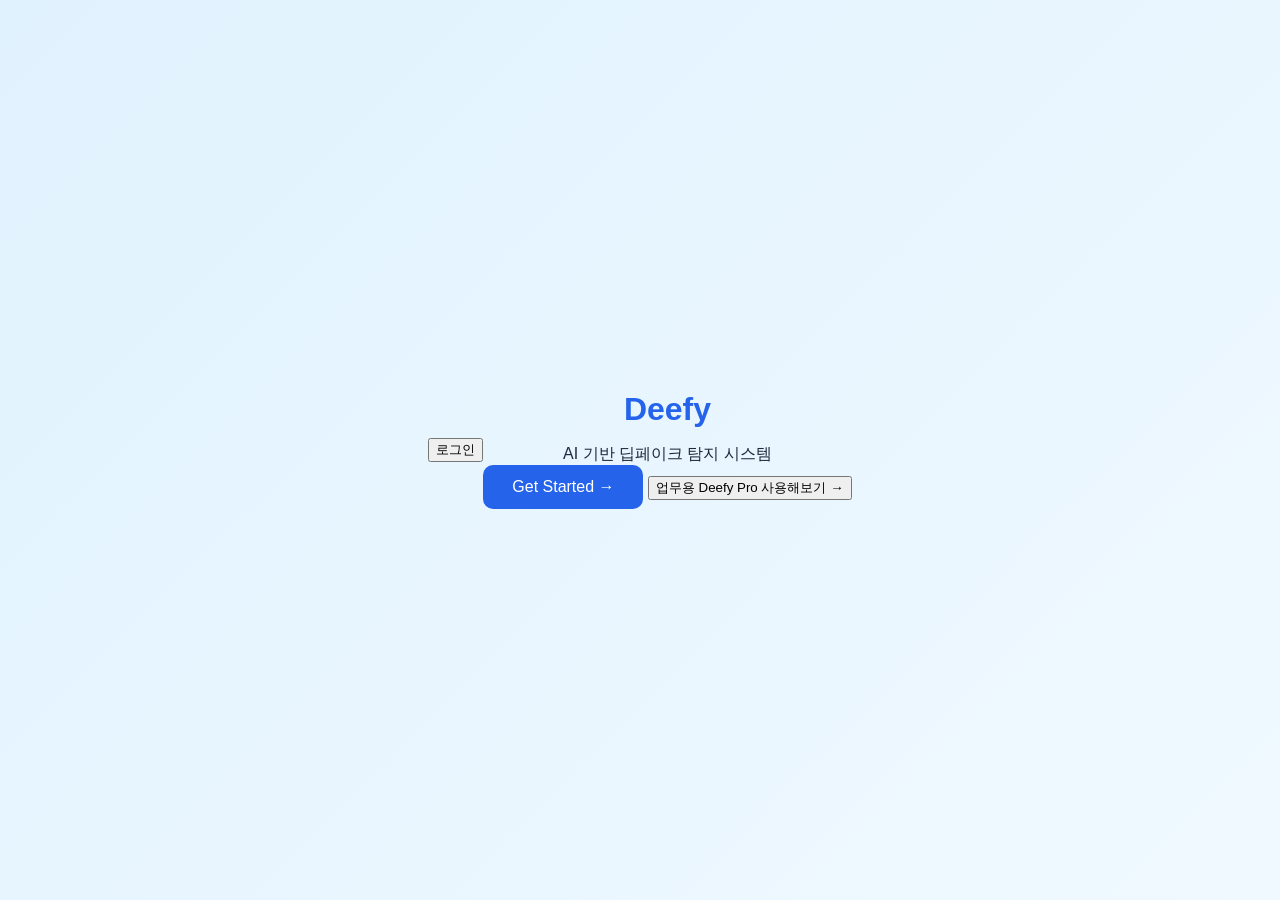
==== index.html @ 00f0eb44 "Update index.html" ====
<!DOCTYPE html>
<html lang="ko">
<head>
  <meta charset="UTF-8" />
  <meta name="viewport" content="width=device-width, initial-scale=1.0" />
  <title>Deefy — 딥페이크 탐지</title>
  <link rel="stylesheet" href="style.css" />
  <script defer src="script.js"></script>
</head>
  <div class="nav">
    <button onclick="alert('로그인 기능은 아직 준비 중입니다.')">로그인</button>
  </div>
<body class="intro">
  <div class="intro-container">
    <div class="logo-box">
      <div class="logo">Deefy</div>
      <div class="tagline typing">AI 기반 딥페이크 탐지 시스템</div>
    </div>
    <button class="start-btn" id="startBtn">Get Started →</button>
    <button class="btn-sub" onclick="alert('Pro 버전은 추후 공개 예정입니다.')">
        업무용 Deefy Pro 사용해보기 →
      </button>
  </div>
</body>
</html>
---- style.css ----
body {
  margin: 0;
  font-family: "Pretendard", "Noto Sans KR", sans-serif;
  background-color: #f8fafc;
  color: #1e293b;
}

/* --- 인트로 --- */
.intro {
  display: flex;
  justify-content: center;
  align-items: center;
  height: 100vh;
  background: linear-gradient(135deg, #e0f2fe, #f0f9ff);
}

.intro-container {
  text-align: center;
  animation: fadeIn 1s ease;
}

.logo {
  font-size: 2rem;
  font-weight: 700;
  color: #2563eb;
  margin-bottom: 1rem;
}

.start-btn {
  background-color: #2563eb;
  color: white;
  border: none;
  border-radius: 10px;
  padding: 0.8rem 1.8rem;
  font-size: 1rem;
  cursor: pointer;
  transition: 0.3s;
}

.start-btn:hover {
  background-color: #1e40af;
  transform: scale(1.05);
}

@keyframes fadeIn {
  from { opacity: 0; transform: translateY(10px); }
  to { opacity: 1; transform: translateY(0); }
}

/* --- 분석 페이지 --- */
.analyze header {
  text-align: center;
  padding: 2rem 0;
}

.analyze-box {
  display: flex;
  justify-content: center;
  align-items: flex-start;
  gap: 2rem;
  padding: 2rem;
  flex-wrap: wrap;
}

.upload-box, .result-box {
  background: white;
  border-radius: 12px;
  box-shadow: 0 2px 6px rgba(0,0,0,0.1);
  padding: 2rem;
  width: 400px;
  min-height: 250px;
}

.upload-box {
  display: flex;
  flex-direction: column;
  align-items: center;
}

.preview {
  margin-top: 1rem;
  width: 100%;
  height: 120px;
  background-color: black;
  color: white;
  display: flex;
  justify-content: center;
  align-items: center;
}

.btn-primary {
  margin-top: 1rem;
  background-color: #2563eb;
  color: white;
  border: none;
  border-radius: 8px;
  padding: 0.6rem 1.2rem;
  cursor: pointer;
  transition: 0.3s;
}

.btn-primary:hover {
  background-color: #1e40af;
}

footer {
  text-align: center;
  font-size: 0.9rem;
  color: #64748b;
  margin: 2rem 0;
}
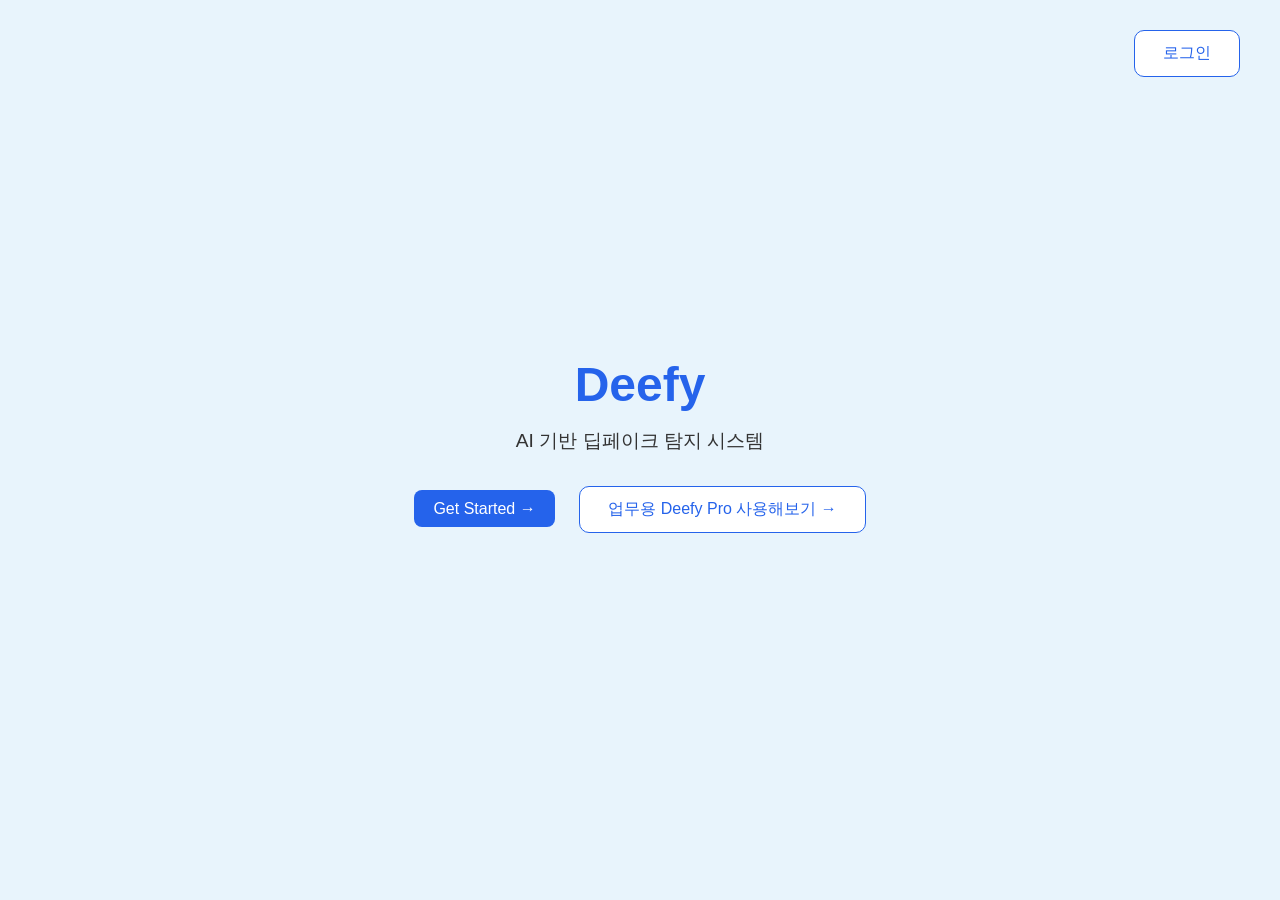
==== commit c22da54a: "Update index.html" ====
--- a/index.html
+++ b/index.html
@@ -6,20 +6,92 @@
   <title>Deefy — 딥페이크 탐지</title>
   <link rel="stylesheet" href="style.css" />
   <script defer src="script.js"></script>
+
+  <style>
+    body {
+      margin: 0;
+      background-color: #e8f4fc;
+      font-family: 'Noto Sans KR', sans-serif;
+      display: flex;
+      justify-content: center;
+      align-items: center;
+      height: 100vh;
+      flex-direction: column;
+    }
+
+    .nav {
+      position: absolute;
+      top: 20px;
+      right: 30px;
+    }
+
+    .logo-box {
+      text-align: center;
+      margin-bottom: 20px;
+    }
+
+    .logo {
+      font-size: 3rem;
+      font-weight: 700;
+      color: #2563eb;
+    }
+
+    .tagline {
+      font-size: 1.2rem;
+      color: #333;
+      margin-top: 10px;
+    }
+
+    button {
+      border: none;
+      border-radius: 10px;
+      padding: 12px 28px;
+      font-size: 1rem;
+      cursor: pointer;
+      transition: all 0.3s ease;
+      margin: 10px;
+    }
+
+    .btn-primary {
+      background-color: #2563eb;
+      color: white;
+    }
+
+    .btn-primary:hover {
+      background-color: #1e4ed8;
+    }
+
+    .btn-sub {
+      background-color: white;
+      border: 1.5px solid #2563eb;
+      color: #2563eb;
+    }
+
+    .btn-sub:hover {
+      background-color: #eff6ff;
+    }
+  </style>
 </head>
+<body>
   <div class="nav">
-    <button onclick="alert('로그인 기능은 아직 준비 중입니다.')">로그인</button>
+    <button class="btn-sub" onclick="alert('로그인 기능은 아직 준비 중입니다.')">로그인</button>
   </div>
-<body class="intro">
+
   <div class="intro-container">
     <div class="logo-box">
       <div class="logo">Deefy</div>
-      <div class="tagline typing">AI 기반 딥페이크 탐지 시스템</div>
+      <div class="tagline">AI 기반 딥페이크 탐지 시스템</div>
     </div>
-    <button class="start-btn" id="startBtn">Get Started →</button>
+    <button class="btn-primary" id="startBtn">Get Started →</button>
     <button class="btn-sub" onclick="alert('Pro 버전은 추후 공개 예정입니다.')">
-        업무용 Deefy Pro 사용해보기 →
-      </button>
+      업무용 Deefy Pro 사용해보기 →
+    </button>
   </div>
+
+  <script>
+    document.getElementById("startBtn").addEventListener("click", function() {
+      window.location.href = "analyze.html";
+    });
+  </script>
 </body>
 </html>
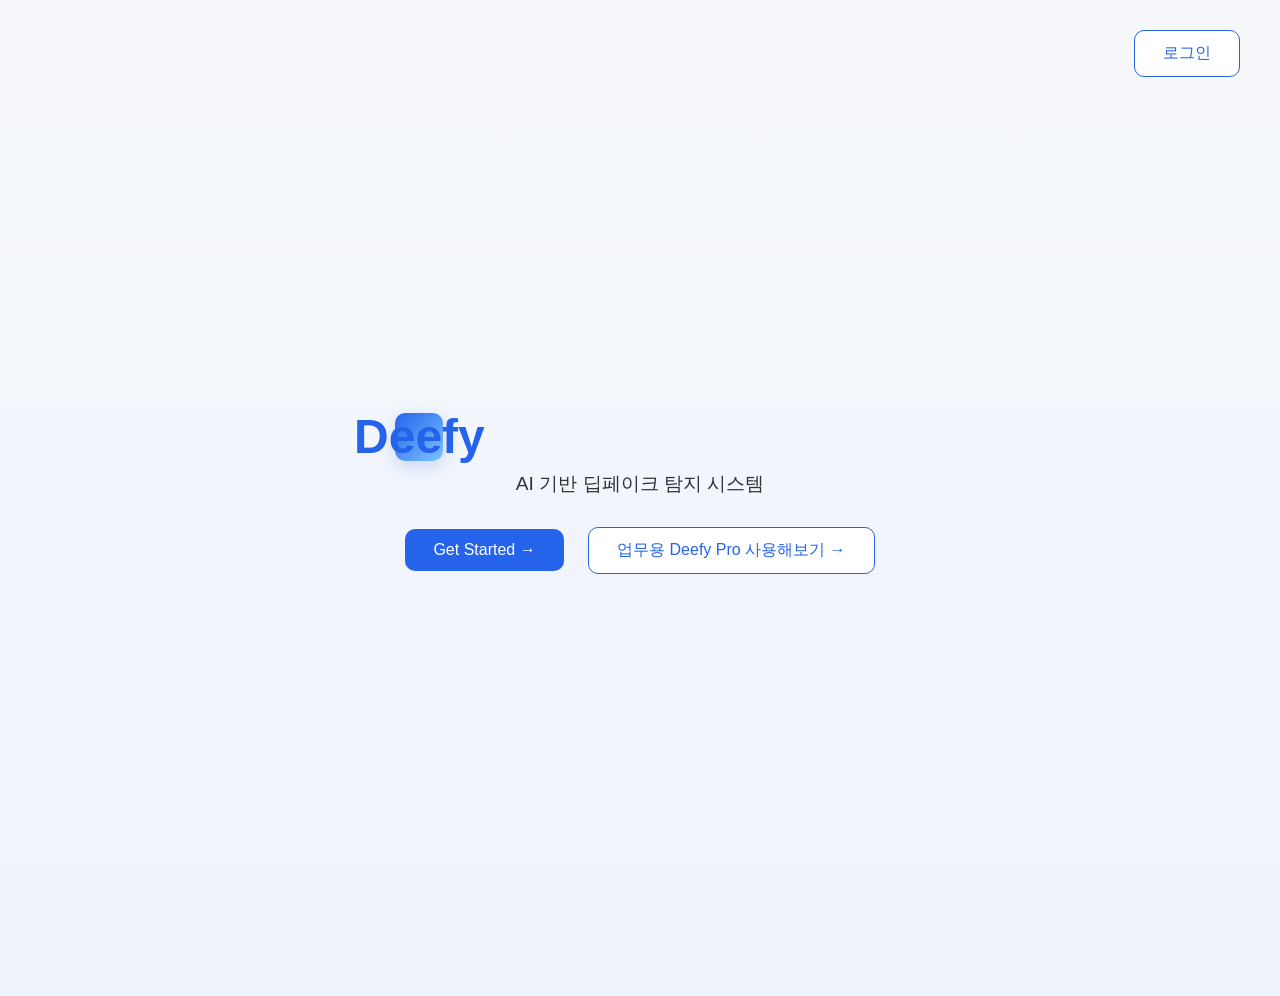
==== commit 292f65cc: "Update index.html" ====
--- a/index.html
+++ b/index.html
@@ -3,7 +3,7 @@
 <head>
   <meta charset="UTF-8" />
   <meta name="viewport" content="width=device-width, initial-scale=1.0" />
-  <title>Deefy — 딥페이크 탐지</title>
+  <title> Deefy — 딥페이크 탐지</title>
   <link rel="stylesheet" href="style.css" />
   <script defer src="script.js"></script>
 
--- a/style.css
+++ b/style.css
@@ -1,111 +1,211 @@
+:root {
+  --bg: #f6f8fb;
+  --card: #ffffff;
+  --accent: #2563eb;
+  --danger: #ef4444;
+  --muted: #6b7280;
+}
+
 body {
   margin: 0;
   font-family: "Pretendard", "Noto Sans KR", sans-serif;
-  background-color: #f8fafc;
-  color: #1e293b;
-}
-
-/* --- 인트로 --- */
-.intro {
+  background: linear-gradient(180deg, #f6f8fb 0%, #eef3fb 100%);
   display: flex;
   justify-content: center;
-  align-items: center;
-  height: 100vh;
-  background: linear-gradient(135deg, #e0f2fe, #f0f9ff);
-}
-
-.intro-container {
+  padding: 48px 20px;
+  color: #0f172a;
+}
+
+.wrap {
+  width: 100%;
+  max-width: 980px;
+}
+
+header {
+  display: flex;
+  align-items: center;
+  justify-content: space-between;
+  margin-bottom: 28px;
+}
+
+.brand {
+  display: flex;
+  align-items: center;
+  gap: 12px;
+}
+
+.logo {
+  width: 48px;
+  height: 48px;
+  border-radius: 10px;
+  background: linear-gradient(135deg, var(--accent), #7cc3ff);
+  display: flex;
+  align-items: center;
+  justify-content: center;
+  color: white;
+  font-weight: 700;
+  font-size: 18px;
+  box-shadow: 0 6px 18px rgba(37, 99, 235, 0.2);
+}
+
+h1 {
+  font-size: 20px;
+  margin: 0;
+}
+
+p.lead {
+  margin: 0;
+  color: var(--muted);
+  font-size: 13px;
+}
+
+.grid {
+  display: grid;
+  grid-template-columns: 1fr 360px;
+  gap: 22px;
+}
+
+.card {
+  background: var(--card);
+  border-radius: 14px;
+  padding: 18px;
+  box-shadow: 0 6px 20px rgba(15, 23, 42, 0.06);
+}
+
+/* 업로드 박스 */
+.uploader {
+  border: 2px dashed rgba(15, 23, 42, 0.06);
+  border-radius: 10px;
+  padding: 16px;
   text-align: center;
-  animation: fadeIn 1s ease;
-}
-
-.logo {
-  font-size: 2rem;
+  background: linear-gradient(180deg, rgba(255, 255, 255, 0.6), transparent);
+}
+
+.uploader.dragover {
+  border-color: var(--accent);
+  box-shadow: 0 10px 30px rgba(11, 118, 239, 0.08);
+}
+
+.uploader input {
+  display: none;
+}
+
+.btn {
+  display: inline-block;
+  padding: 10px 14px;
+  border-radius: 10px;
+  background: var(--accent);
+  color: white;
+  font-weight: 600;
+  cursor: pointer;
+  border: none;
+  transition: 0.25s;
+}
+
+.btn:hover {
+  background: #1e40af;
+  transform: translateY(-1px);
+}
+
+.muted {
+  color: var(--muted);
+  font-size: 13px;
+  margin-top: 6px;
+}
+
+/* 변경 후 (연한 회색) */
+/* preview 영역 스타일 — index.html의 id="preview" 요소에 적용됩니다 */
+#preview {
+  width: 100%;
+  max-height: 420px;
+  border-radius: 10px;
+  overflow: hidden;
+  background: #e9ecef; /* 연한 회색 배경 */
+  display: flex;
+  align-items: center;
+  justify-content: center;
+  color: #6c757d; /* 미리보기 안내 텍스트 색상 */
+}
+
+/* 비디오 / 이미지에 대한 안전한 최대 크기 설정 */
+#preview video,
+#preview img {
+  max-width: 100%;
+  max-height: 100%;
+  object-fit: contain;
+  display: block;
+}
+
+/* 버튼 및 상태 */
+.controls {
+  display: flex;
+  gap: 8px;
+  margin-top: 12px;
+  align-items: center;
+}
+
+.ghost {
+  background: #f3f4f6;
+  padding: 8px 12px;
+  border-radius: 8px;
+  color: var(--muted);
+  font-size: 13px;
+}
+
+.note {
+  color: var(--muted);
+  display: block;
+  margin-top: 10px;
+  font-size: 13px;
+}
+
+/* 결과 표시 */
+.result-score {
+  font-size: 34px;
   font-weight: 700;
-  color: #2563eb;
-  margin-bottom: 1rem;
-}
-
-.start-btn {
-  background-color: #2563eb;
+  margin: 8px 0;
+}
+
+.result-label {
+  font-weight: 700;
+  padding: 6px 10px;
+  border-radius: 999px;
+  font-size: 13px;
   color: white;
-  border: none;
-  border-radius: 10px;
-  padding: 0.8rem 1.8rem;
-  font-size: 1rem;
-  cursor: pointer;
-  transition: 0.3s;
-}
-
-.start-btn:hover {
-  background-color: #1e40af;
-  transform: scale(1.05);
-}
-
-@keyframes fadeIn {
-  from { opacity: 0; transform: translateY(10px); }
-  to { opacity: 1; transform: translateY(0); }
-}
-
-/* --- 분석 페이지 --- */
-.analyze header {
-  text-align: center;
-  padding: 2rem 0;
-}
-
-.analyze-box {
-  display: flex;
-  justify-content: center;
-  align-items: flex-start;
-  gap: 2rem;
-  padding: 2rem;
-  flex-wrap: wrap;
-}
-
-.upload-box, .result-box {
-  background: white;
-  border-radius: 12px;
-  box-shadow: 0 2px 6px rgba(0,0,0,0.1);
-  padding: 2rem;
-  width: 400px;
-  min-height: 250px;
-}
-
-.upload-box {
-  display: flex;
-  flex-direction: column;
-  align-items: center;
-}
-
-.preview {
-  margin-top: 1rem;
-  width: 100%;
-  height: 120px;
-  background-color: black;
-  color: white;
-  display: flex;
-  justify-content: center;
-  align-items: center;
-}
-
-.btn-primary {
-  margin-top: 1rem;
-  background-color: #2563eb;
-  color: white;
-  border: none;
-  border-radius: 8px;
-  padding: 0.6rem 1.2rem;
-  cursor: pointer;
-  transition: 0.3s;
-}
-
-.btn-primary:hover {
-  background-color: #1e40af;
+  display: inline-block;
+}
+
+.label-fake {
+  background: var(--danger);
+}
+
+.label-real {
+  background: #10b981;
+}
+
+.bar {
+  height: 12px;
+  border-radius: 999px;
+  background: #e6eefc;
+  margin-top: 10px;
+  overflow: hidden;
+}
+
+.bar > .fill {
+  height: 100%;
+  background: linear-gradient(90deg, var(--accent), #7cc3ff);
+  width: 0%;
+  transition: width 550ms ease;
 }
 
 footer {
-  text-align: center;
-  font-size: 0.9rem;
-  color: #64748b;
-  margin: 2rem 0;
-}
+  margin-top: 18px;
+  font-size: 13px;
+  color: var(--muted);
+}
+
+@media (max-width: 880px) {
+  .grid {
+    grid-template-columns: 1fr;
+  }
+}
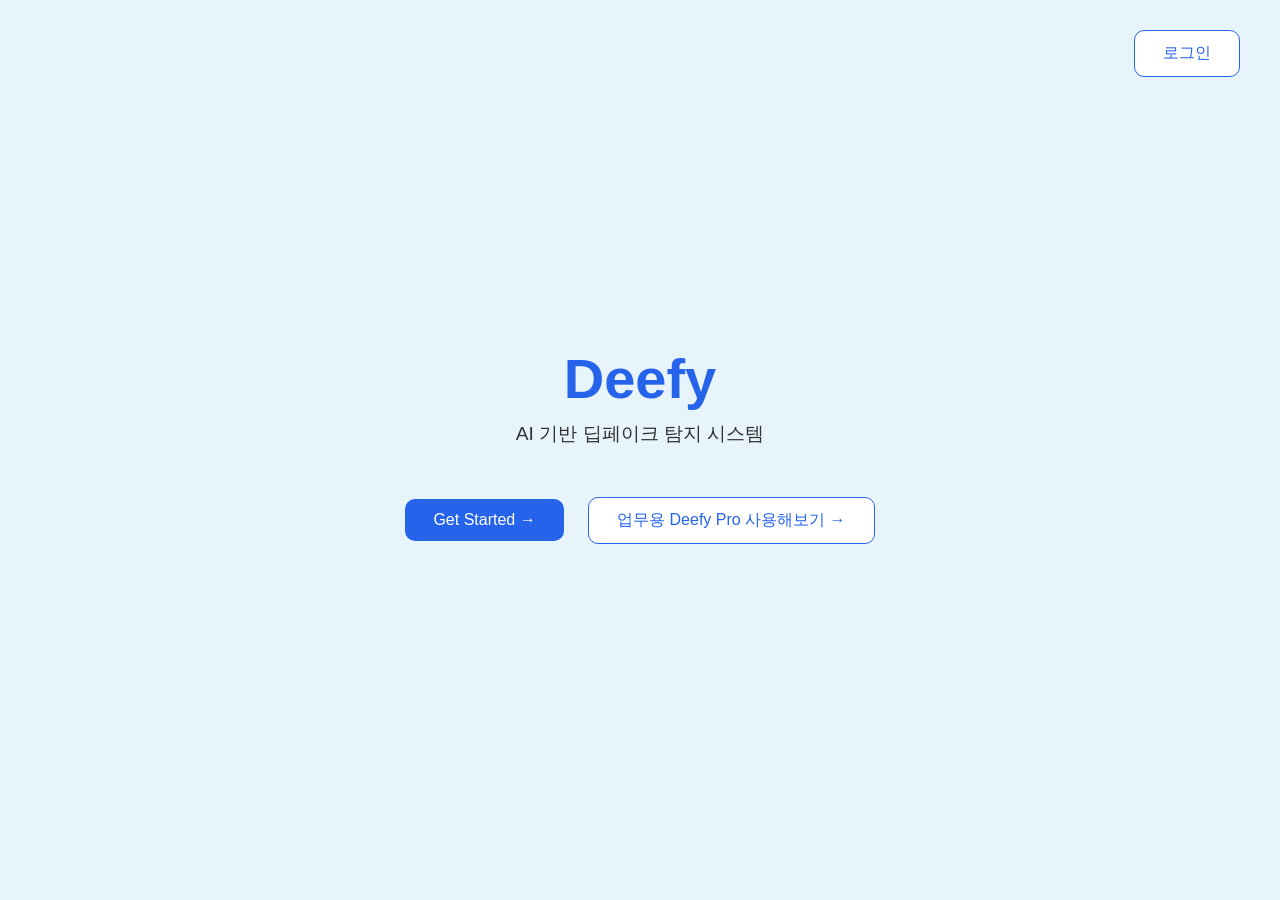
==== commit c7199839: "Update index.html" ====
--- a/index.html
+++ b/index.html
@@ -3,20 +3,19 @@
 <head>
   <meta charset="UTF-8" />
   <meta name="viewport" content="width=device-width, initial-scale=1.0" />
-  <title> Deefy — 딥페이크 탐지</title>
-  <link rel="stylesheet" href="style.css" />
-  <script defer src="script.js"></script>
+  <title>Deefy — 딥페이크 탐지</title>
 
   <style>
     body {
       margin: 0;
       background-color: #e8f4fc;
       font-family: 'Noto Sans KR', sans-serif;
+      height: 100vh;
       display: flex;
+      flex-direction: column;
+      align-items: center;
       justify-content: center;
-      align-items: center;
-      height: 100vh;
-      flex-direction: column;
+      position: relative;
     }
 
     .nav {
@@ -25,21 +24,21 @@
       right: 30px;
     }
 
-    .logo-box {
+    .intro-container {
       text-align: center;
-      margin-bottom: 20px;
     }
 
     .logo {
-      font-size: 3rem;
+      font-size: 3.5rem;
       font-weight: 700;
       color: #2563eb;
+      margin-bottom: 10px;
     }
 
     .tagline {
       font-size: 1.2rem;
       color: #333;
-      margin-top: 10px;
+      margin-bottom: 40px;
     }
 
     button {
@@ -78,10 +77,8 @@
   </div>
 
   <div class="intro-container">
-    <div class="logo-box">
-      <div class="logo">Deefy</div>
-      <div class="tagline">AI 기반 딥페이크 탐지 시스템</div>
-    </div>
+    <div class="logo">Deefy</div>
+    <div class="tagline">AI 기반 딥페이크 탐지 시스템</div>
     <button class="btn-primary" id="startBtn">Get Started →</button>
     <button class="btn-sub" onclick="alert('Pro 버전은 추후 공개 예정입니다.')">
       업무용 Deefy Pro 사용해보기 →
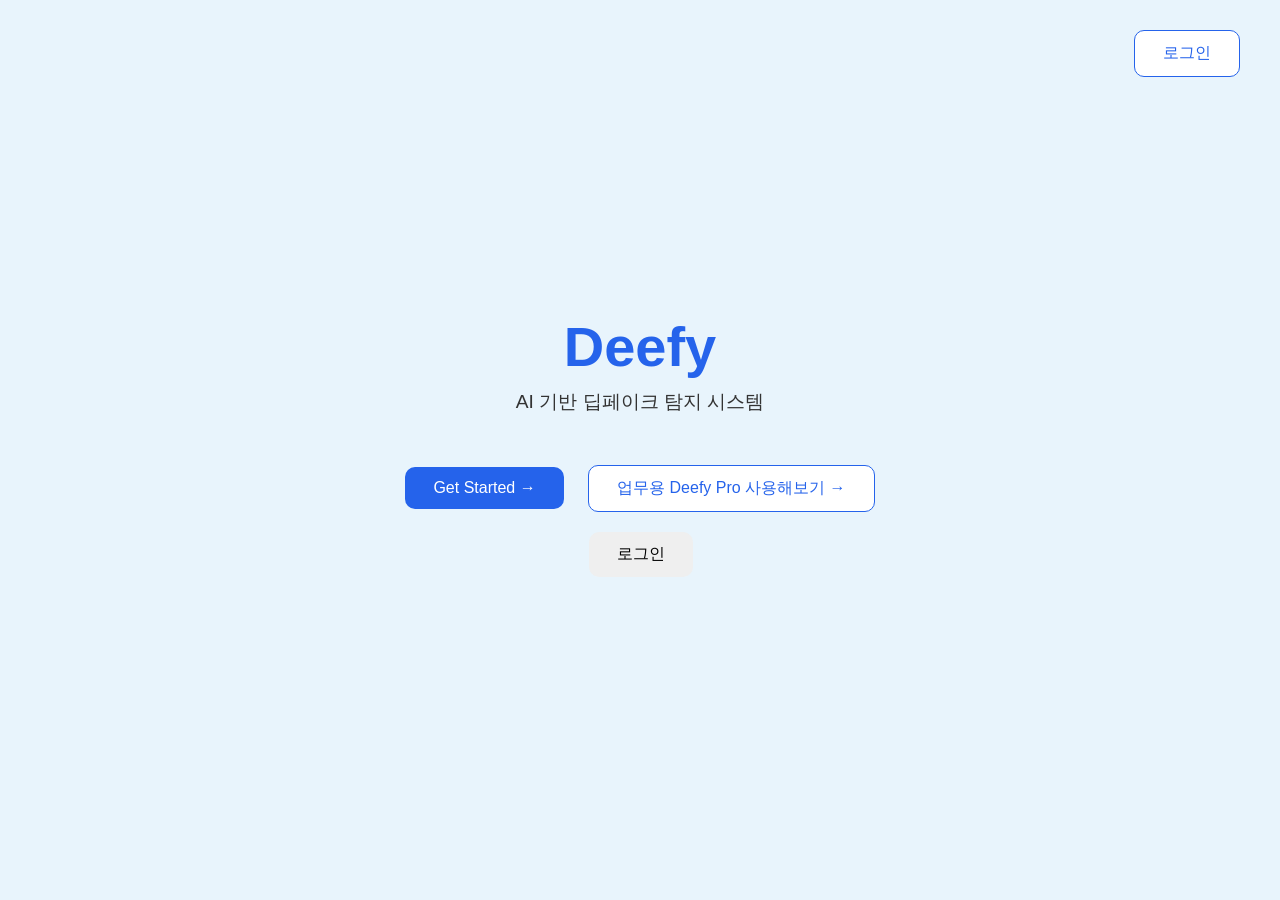
==== commit 1554797a: "Update index.html" ====
--- a/index.html
+++ b/index.html
@@ -90,5 +90,80 @@
       window.location.href = "analyze.html";
     });
   </script>
+  <!-- LOGIN BUTTON (페이지 상단 등 원하는 위치에 넣기) -->
+<button id="loginBtn" class="btn" style="margin-left:12px;">로그인</button>
+
+<!-- LOGIN MODAL (body 끝에 추가) -->
+<div id="loginModal" style="display:none;position:fixed;inset:0;background:rgba(0,0,0,0.45);align-items:center;justify-content:center;z-index:9999;">
+  <div style="width:360px;background:#fff;padding:20px;border-radius:12px;box-shadow:0 8px 30px rgba(0,0,0,0.2);">
+    <h3 style="margin:0 0 8px 0;">로그인</h3>
+    <div style="margin-bottom:10px;">
+      <input id="loginId" placeholder="아이디" style="width:100%;padding:10px;border:1px solid #e6e9ef;border-radius:8px;" />
+    </div>
+    <div style="margin-bottom:14px;">
+      <input id="loginPw" placeholder="비밀번호" type="password" style="width:100%;padding:10px;border:1px solid #e6e9ef;border-radius:8px;" />
+    </div>
+    <div style="display:flex;gap:8px;justify-content:flex-end;">
+      <button id="loginCancel" class="btn" style="background:#eee;color:#222;border:none;">취소</button>
+      <button id="loginSubmit" class="btn">로그인</button>
+    </div>
+    <p style="font-size:12px;color:#6b7280;margin-top:10px;">(데모) 아이디: <code>user</code>, 비밀번호: <code>pass</code></p>
+  </div>
+</div>
+
+<script>
+  // ---- 모의 로그인 (클라이언트에서 처리) ----
+  const loginBtn = document.getElementById('loginBtn');
+  const loginModal = document.getElementById('loginModal');
+  const loginCancel = document.getElementById('loginCancel');
+  const loginSubmit = document.getElementById('loginSubmit');
+
+  loginBtn.addEventListener('click', ()=> loginModal.style.display = 'flex');
+  loginCancel.addEventListener('click', ()=> loginModal.style.display = 'none');
+
+  // 로그인 성공시 토큰 저장 & UI 변경
+  function onLoginSuccess(token, username){
+    // 예: 로컬스토리지에 JWT 저장
+    localStorage.setItem('fd_token', token);
+    localStorage.setItem('fd_user', username);
+    loginModal.style.display = 'none';
+    // 로그인 상태 반영 (예: 버튼 텍스트 변경)
+    loginBtn.textContent = username + ' 님 (로그아웃)';
+    loginBtn.onclick = logout;
+    alert('로그인 성공 (데모): ' + username);
+  }
+
+  function logout(){
+    localStorage.removeItem('fd_token');
+    localStorage.removeItem('fd_user');
+    loginBtn.textContent = '로그인';
+    loginBtn.onclick = ()=> loginModal.style.display = 'flex';
+    location.reload();
+  }
+
+  // 초기 상태 반영
+  const existingUser = localStorage.getItem('fd_user');
+  if (existingUser){
+    loginBtn.textContent = existingUser + ' 님 (로그아웃)';
+    loginBtn.onclick = logout;
+  } else {
+    loginBtn.onclick = ()=> loginModal.style.display = 'flex';
+  }
+
+  // 실제 로그인 버튼 동작: 데모 검증 (아이디=user, pw=pass)
+  loginSubmit.addEventListener('click', ()=>{
+    const id = document.getElementById('loginId').value.trim();
+    const pw = document.getElementById('loginPw').value.trim();
+    // 데모용 검증: user / pass
+    if (id === 'user' && pw === 'pass'){
+      // 데모 토큰(실제로는 서버에서 발급)
+      const demoToken = 'demo.jwt.token';
+      onLoginSuccess(demoToken, id);
+    } else {
+      alert('로그인 실패: 아이디/비밀번호가 올바르지 않습니다.');
+    }
+  });
+</script>
+
 </body>
 </html>
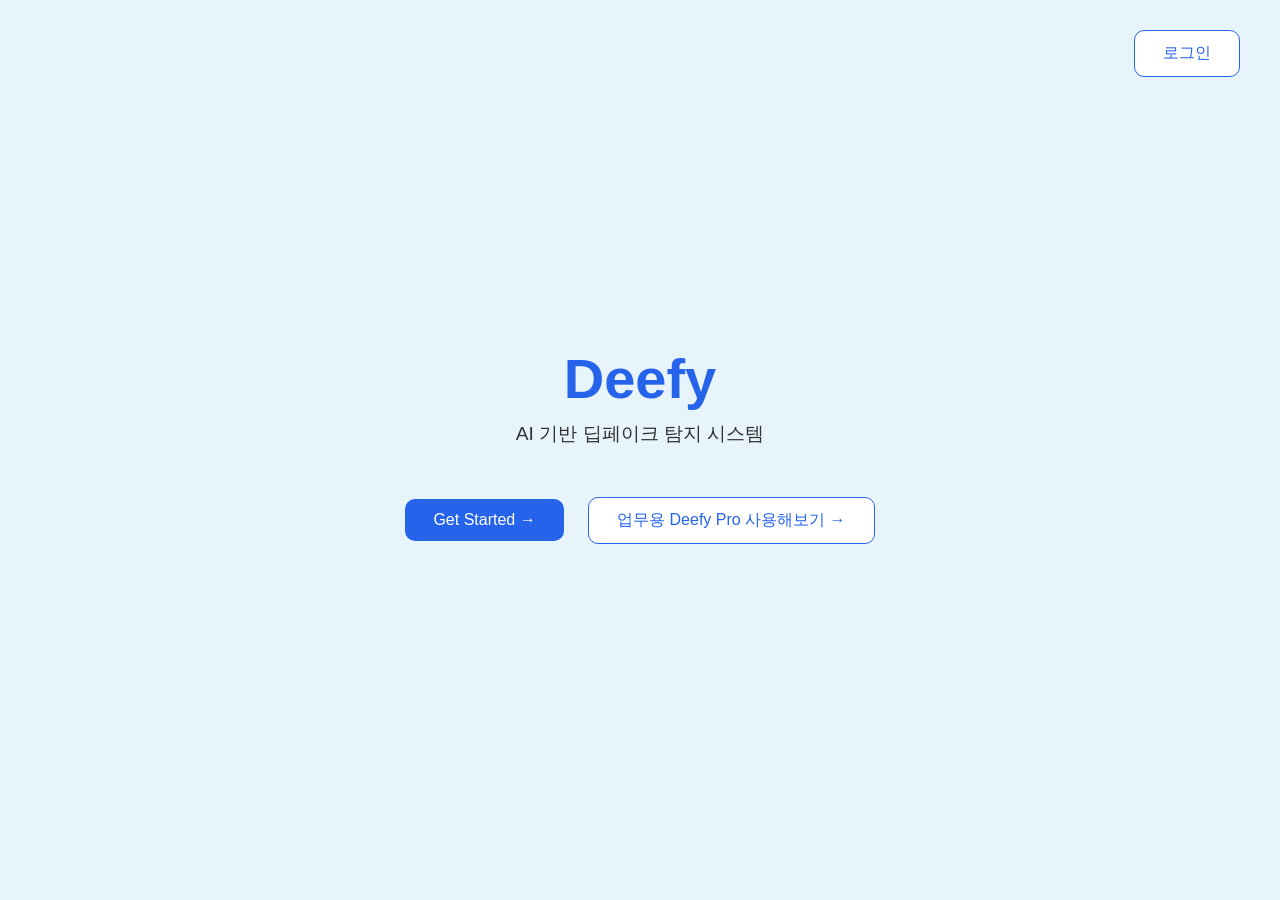
==== commit 644867bd: "Update index.html" ====
--- a/index.html
+++ b/index.html
@@ -6,6 +6,7 @@
   <title>Deefy — 딥페이크 탐지</title>
 
   <style>
+    /* 전체 페이지 기본 설정 */
     body {
       margin: 0;
       background-color: #e8f4fc;
@@ -18,12 +19,14 @@
       position: relative;
     }
 
+    /* 오른쪽 상단 로그인 버튼 */
     .nav {
       position: absolute;
       top: 20px;
       right: 30px;
     }
 
+    /* 가운데 로고 및 소개 문구 */
     .intro-container {
       text-align: center;
     }
@@ -41,6 +44,7 @@
       margin-bottom: 40px;
     }
 
+    /* 버튼 스타일 */
     button {
       border: none;
       border-radius: 10px;
@@ -71,11 +75,14 @@
     }
   </style>
 </head>
+
 <body>
+  <!-- 로그인 버튼 -->
   <div class="nav">
     <button class="btn-sub" onclick="alert('로그인 기능은 아직 준비 중입니다.')">로그인</button>
   </div>
 
+  <!-- 메인 콘텐츠 -->
   <div class="intro-container">
     <div class="logo">Deefy</div>
     <div class="tagline">AI 기반 딥페이크 탐지 시스템</div>
@@ -85,85 +92,11 @@
     </button>
   </div>
 
+  <!-- 클릭 이벤트 -->
   <script>
     document.getElementById("startBtn").addEventListener("click", function() {
       window.location.href = "analyze.html";
     });
   </script>
-  <!-- LOGIN BUTTON (페이지 상단 등 원하는 위치에 넣기) -->
-<button id="loginBtn" class="btn" style="margin-left:12px;">로그인</button>
-
-<!-- LOGIN MODAL (body 끝에 추가) -->
-<div id="loginModal" style="display:none;position:fixed;inset:0;background:rgba(0,0,0,0.45);align-items:center;justify-content:center;z-index:9999;">
-  <div style="width:360px;background:#fff;padding:20px;border-radius:12px;box-shadow:0 8px 30px rgba(0,0,0,0.2);">
-    <h3 style="margin:0 0 8px 0;">로그인</h3>
-    <div style="margin-bottom:10px;">
-      <input id="loginId" placeholder="아이디" style="width:100%;padding:10px;border:1px solid #e6e9ef;border-radius:8px;" />
-    </div>
-    <div style="margin-bottom:14px;">
-      <input id="loginPw" placeholder="비밀번호" type="password" style="width:100%;padding:10px;border:1px solid #e6e9ef;border-radius:8px;" />
-    </div>
-    <div style="display:flex;gap:8px;justify-content:flex-end;">
-      <button id="loginCancel" class="btn" style="background:#eee;color:#222;border:none;">취소</button>
-      <button id="loginSubmit" class="btn">로그인</button>
-    </div>
-    <p style="font-size:12px;color:#6b7280;margin-top:10px;">(데모) 아이디: <code>user</code>, 비밀번호: <code>pass</code></p>
-  </div>
-</div>
-
-<script>
-  // ---- 모의 로그인 (클라이언트에서 처리) ----
-  const loginBtn = document.getElementById('loginBtn');
-  const loginModal = document.getElementById('loginModal');
-  const loginCancel = document.getElementById('loginCancel');
-  const loginSubmit = document.getElementById('loginSubmit');
-
-  loginBtn.addEventListener('click', ()=> loginModal.style.display = 'flex');
-  loginCancel.addEventListener('click', ()=> loginModal.style.display = 'none');
-
-  // 로그인 성공시 토큰 저장 & UI 변경
-  function onLoginSuccess(token, username){
-    // 예: 로컬스토리지에 JWT 저장
-    localStorage.setItem('fd_token', token);
-    localStorage.setItem('fd_user', username);
-    loginModal.style.display = 'none';
-    // 로그인 상태 반영 (예: 버튼 텍스트 변경)
-    loginBtn.textContent = username + ' 님 (로그아웃)';
-    loginBtn.onclick = logout;
-    alert('로그인 성공 (데모): ' + username);
-  }
-
-  function logout(){
-    localStorage.removeItem('fd_token');
-    localStorage.removeItem('fd_user');
-    loginBtn.textContent = '로그인';
-    loginBtn.onclick = ()=> loginModal.style.display = 'flex';
-    location.reload();
-  }
-
-  // 초기 상태 반영
-  const existingUser = localStorage.getItem('fd_user');
-  if (existingUser){
-    loginBtn.textContent = existingUser + ' 님 (로그아웃)';
-    loginBtn.onclick = logout;
-  } else {
-    loginBtn.onclick = ()=> loginModal.style.display = 'flex';
-  }
-
-  // 실제 로그인 버튼 동작: 데모 검증 (아이디=user, pw=pass)
-  loginSubmit.addEventListener('click', ()=>{
-    const id = document.getElementById('loginId').value.trim();
-    const pw = document.getElementById('loginPw').value.trim();
-    // 데모용 검증: user / pass
-    if (id === 'user' && pw === 'pass'){
-      // 데모 토큰(실제로는 서버에서 발급)
-      const demoToken = 'demo.jwt.token';
-      onLoginSuccess(demoToken, id);
-    } else {
-      alert('로그인 실패: 아이디/비밀번호가 올바르지 않습니다.');
-    }
-  });
-</script>
-
 </body>
 </html>
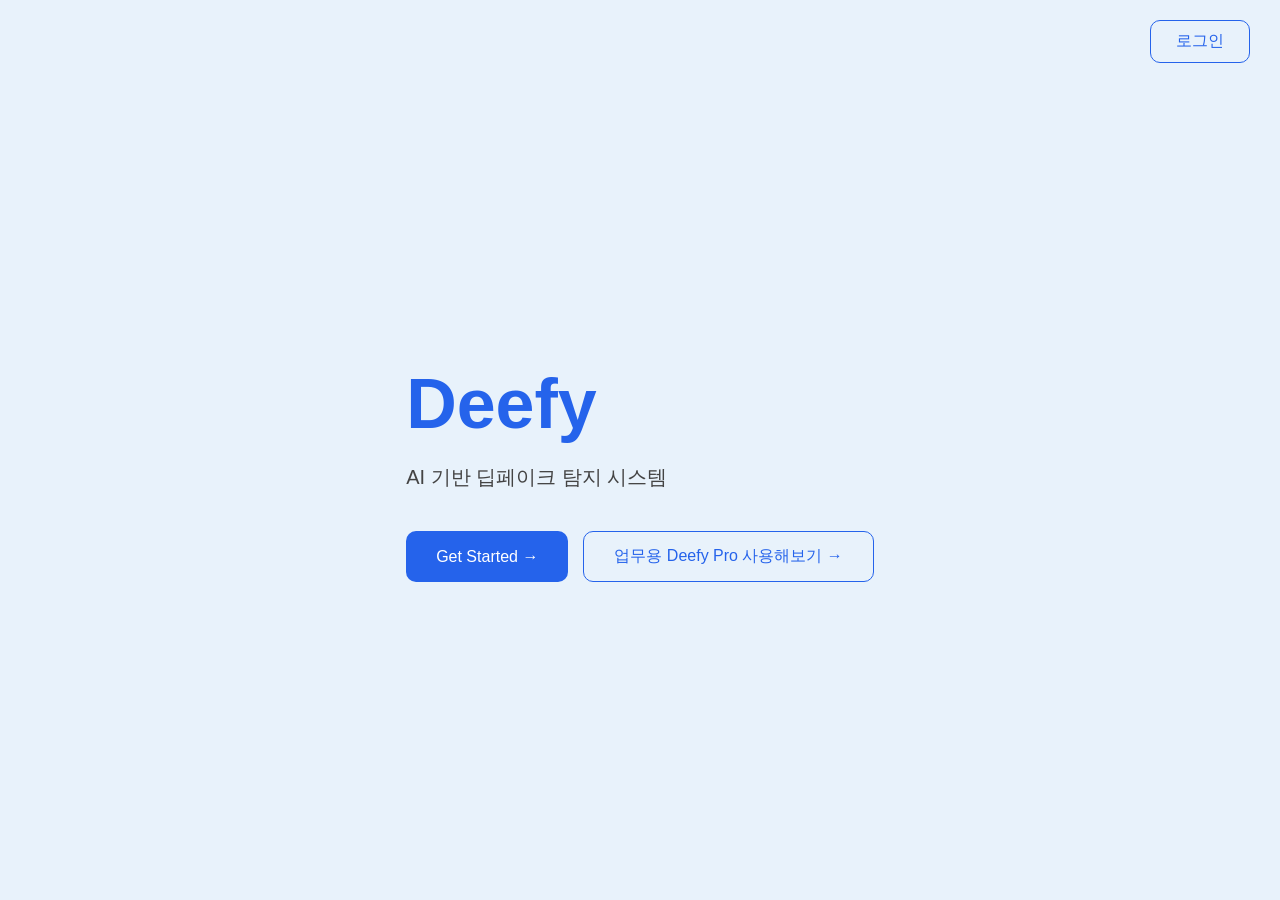
==== commit 8b20aacf: "Update index.html" ====
--- a/index.html
+++ b/index.html
@@ -3,99 +3,207 @@
 <head>
   <meta charset="UTF-8" />
   <meta name="viewport" content="width=device-width, initial-scale=1.0" />
-  <title>Deefy — 딥페이크 탐지</title>
-
+  <title>Deefy - AI 기반 딥페이크 탐지 시스템</title>
   <style>
-    /* 전체 페이지 기본 설정 */
+    /* 기본 스타일 */
     body {
       margin: 0;
-      background-color: #e8f4fc;
-      font-family: 'Noto Sans KR', sans-serif;
-      height: 100vh;
+      font-family: "Pretendard", "Noto Sans KR", sans-serif;
+      background-color: #e8f2fb;
+      color: #222;
       display: flex;
       flex-direction: column;
       align-items: center;
       justify-content: center;
-      position: relative;
-    }
-
-    /* 오른쪽 상단 로그인 버튼 */
-    .nav {
+      height: 100vh;
+      overflow: hidden;
+    }
+
+    /* 우측 상단 로그인 버튼 */
+    .login-top-btn {
       position: absolute;
       top: 20px;
       right: 30px;
-    }
-
-    /* 가운데 로고 및 소개 문구 */
-    .intro-container {
-      text-align: center;
-    }
-
-    .logo {
-      font-size: 3.5rem;
-      font-weight: 700;
+      padding: 10px 25px;
+      border: 1.8px solid #2563eb;
+      background-color: transparent;
       color: #2563eb;
+      font-size: 16px;
+      border-radius: 10px;
+      cursor: pointer;
+      transition: all 0.25s ease;
+    }
+
+    .login-top-btn:hover {
+      background-color: #2563eb;
+      color: white;
+    }
+
+    /* 중앙 메인 */
+    .main-title {
+      font-size: 70px;
+      color: #2563eb;
+      font-weight: 800;
       margin-bottom: 10px;
     }
 
-    .tagline {
-      font-size: 1.2rem;
-      color: #333;
+    .sub-title {
+      font-size: 20px;
+      color: #444;
       margin-bottom: 40px;
     }
 
-    /* 버튼 스타일 */
-    button {
+    /* 버튼 그룹 */
+    .btn-group {
+      display: flex;
+      gap: 15px;
+    }
+
+    .btn-primary {
+      padding: 14px 30px;
+      background-color: #2563eb;
+      color: white;
       border: none;
       border-radius: 10px;
-      padding: 12px 28px;
-      font-size: 1rem;
-      cursor: pointer;
-      transition: all 0.3s ease;
-      margin: 10px;
-    }
-
-    .btn-primary {
+      cursor: pointer;
+      font-size: 16px;
+      transition: background-color 0.3s;
+    }
+
+    .btn-primary:hover {
+      background-color: #1e4ed8;
+    }
+
+    .btn-outline {
+      padding: 14px 30px;
+      border: 1.8px solid #2563eb;
+      color: #2563eb;
+      background-color: transparent;
+      border-radius: 10px;
+      cursor: pointer;
+      font-size: 16px;
+      transition: all 0.3s;
+    }
+
+    .btn-outline:hover {
+      background-color: #dbeafe;
+    }
+
+    /* 모달 */
+    .modal {
+      position: fixed;
+      top: 0;
+      left: 0;
+      right: 0;
+      bottom: 0;
+      background: rgba(0, 0, 0, 0.4);
+      display: none;
+      align-items: center;
+      justify-content: center;
+      z-index: 1000;
+    }
+
+    .modal-content {
+      background: white;
+      padding: 30px;
+      border-radius: 15px;
+      width: 350px;
+      box-shadow: 0 10px 30px rgba(0, 0, 0, 0.15);
+      text-align: center;
+      animation: fadeIn 0.3s ease;
+    }
+
+    @keyframes fadeIn {
+      from { opacity: 0; transform: scale(0.9); }
+      to { opacity: 1; transform: scale(1); }
+    }
+
+    .modal-content h2 {
+      margin-bottom: 20px;
+      color: #222;
+    }
+
+    .modal-content input {
+      width: 100%;
+      padding: 12px;
+      margin: 8px 0;
+      border: 1.5px solid #ccc;
+      border-radius: 8px;
+      font-size: 15px;
+    }
+
+    .modal-content input:focus {
+      border-color: #2563eb;
+      outline: none;
+    }
+
+    .modal-content button {
+      width: 100%;
+      padding: 12px;
+      border: none;
+      border-radius: 8px;
       background-color: #2563eb;
       color: white;
-    }
-
-    .btn-primary:hover {
+      font-size: 16px;
+      cursor: pointer;
+      transition: background-color 0.25s;
+    }
+
+    .modal-content button:hover {
       background-color: #1e4ed8;
     }
 
-    .btn-sub {
-      background-color: white;
-      border: 1.5px solid #2563eb;
-      color: #2563eb;
-    }
-
-    .btn-sub:hover {
-      background-color: #eff6ff;
+    .close-btn {
+      background-color: #e5e7eb;
+      color: #333;
+      margin-top: 10px;
+    }
+
+    .close-btn:hover {
+      background-color: #d1d5db;
     }
   </style>
 </head>
-
 <body>
   <!-- 로그인 버튼 -->
-  <div class="nav">
-    <button class="btn-sub" onclick="alert('로그인 기능은 아직 준비 중입니다.')">로그인</button>
+  <button class="login-top-btn" id="openLoginBtn">로그인</button>
+
+  <!-- 메인 섹션 -->
+  <div class="main">
+    <h1 class="main-title">Deefy</h1>
+    <p class="sub-title">AI 기반 딥페이크 탐지 시스템</p>
+    <div class="btn-group">
+      <button class="btn-primary">Get Started →</button>
+      <button class="btn-outline">업무용 Deefy Pro 사용해보기 →</button>
+    </div>
   </div>
 
-  <!-- 메인 콘텐츠 -->
-  <div class="intro-container">
-    <div class="logo">Deefy</div>
-    <div class="tagline">AI 기반 딥페이크 탐지 시스템</div>
-    <button class="btn-primary" id="startBtn">Get Started →</button>
-    <button class="btn-sub" onclick="alert('Pro 버전은 추후 공개 예정입니다.')">
-      업무용 Deefy Pro 사용해보기 →
-    </button>
+  <!-- 로그인 모달 -->
+  <div class="modal" id="loginModal">
+    <div class="modal-content">
+      <h2>로그인</h2>
+      <input type="email" placeholder="이메일 입력" />
+      <input type="password" placeholder="비밀번호 입력" />
+      <button>로그인</button>
+      <button class="close-btn" id="closeLoginBtn">닫기</button>
+    </div>
   </div>
 
-  <!-- 클릭 이벤트 -->
   <script>
-    document.getElementById("startBtn").addEventListener("click", function() {
-      window.location.href = "analyze.html";
+    const openBtn = document.getElementById("openLoginBtn");
+    const closeBtn = document.getElementById("closeLoginBtn");
+    const modal = document.getElementById("loginModal");
+
+    openBtn.addEventListener("click", () => {
+      modal.style.display = "flex";
+    });
+
+    closeBtn.addEventListener("click", () => {
+      modal.style.display = "none";
+    });
+
+    window.addEventListener("click", (e) => {
+      if (e.target === modal) modal.style.display = "none";
     });
   </script>
 </body>
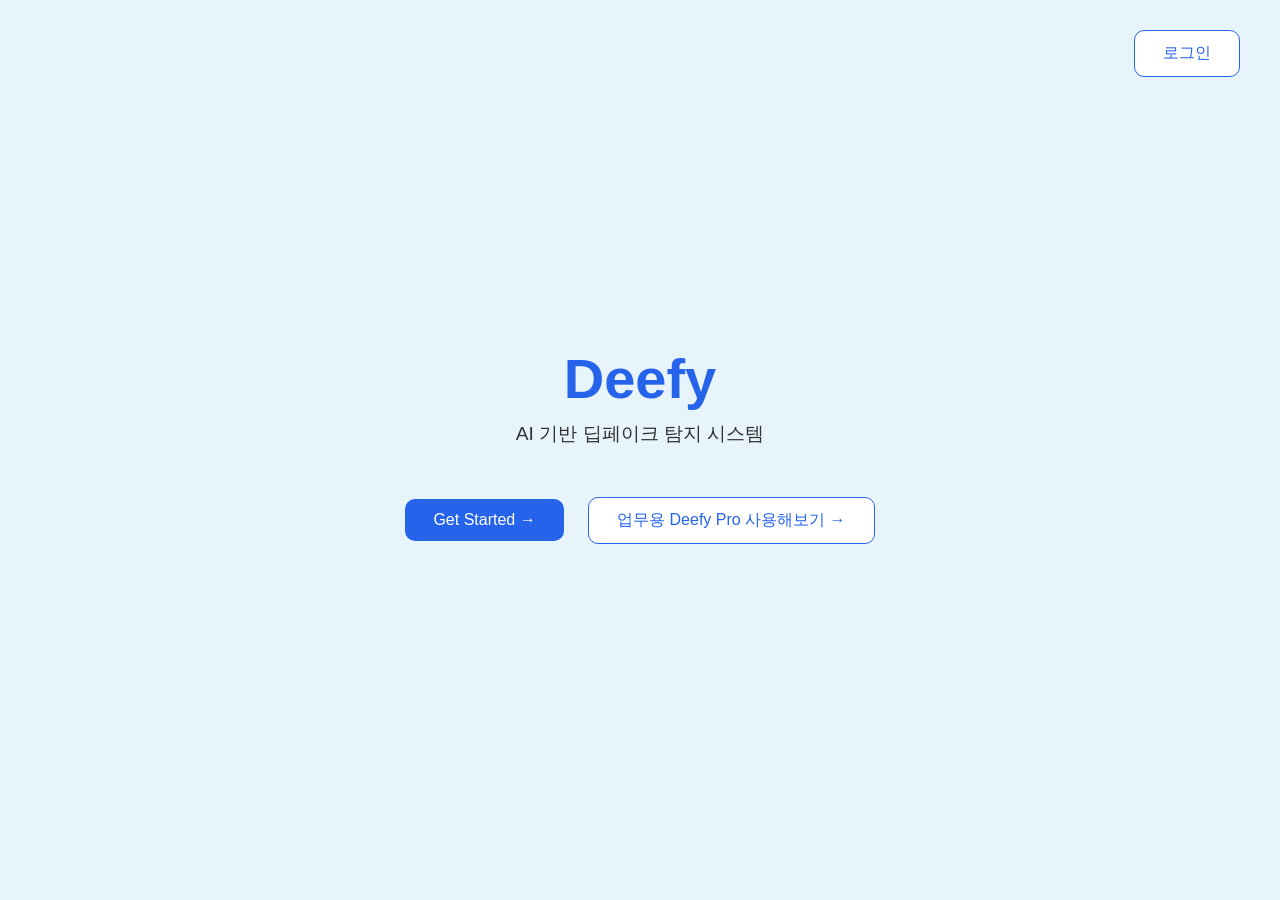
==== commit 320446f5: "Update index.html" ====
--- a/index.html
+++ b/index.html
@@ -3,207 +3,99 @@
 <head>
   <meta charset="UTF-8" />
   <meta name="viewport" content="width=device-width, initial-scale=1.0" />
-  <title>Deefy - AI 기반 딥페이크 탐지 시스템</title>
+  <title>Deefy — 딥페이크 탐지</title>
+
   <style>
-    /* 기본 스타일 */
+    /* 전체 페이지 기본 설정 */
     body {
       margin: 0;
-      font-family: "Pretendard", "Noto Sans KR", sans-serif;
-      background-color: #e8f2fb;
-      color: #222;
+      background-color: #e8f4fc;
+      font-family: 'Noto Sans KR', sans-serif;
+      height: 100vh;
       display: flex;
       flex-direction: column;
       align-items: center;
       justify-content: center;
-      height: 100vh;
-      overflow: hidden;
+      position: relative;
     }
 
-    /* 우측 상단 로그인 버튼 */
-    .login-top-btn {
+    /* 오른쪽 상단 로그인 버튼 */
+    .nav {
       position: absolute;
       top: 20px;
       right: 30px;
-      padding: 10px 25px;
-      border: 1.8px solid #2563eb;
-      background-color: transparent;
-      color: #2563eb;
-      font-size: 16px;
-      border-radius: 10px;
-      cursor: pointer;
-      transition: all 0.25s ease;
     }
 
-    .login-top-btn:hover {
-      background-color: #2563eb;
-      color: white;
+    /* 가운데 로고 및 소개 문구 */
+    .intro-container {
+      text-align: center;
     }
 
-    /* 중앙 메인 */
-    .main-title {
-      font-size: 70px;
+    .logo {
+      font-size: 3.5rem;
+      font-weight: 700;
       color: #2563eb;
-      font-weight: 800;
       margin-bottom: 10px;
     }
 
-    .sub-title {
-      font-size: 20px;
-      color: #444;
+    .tagline {
+      font-size: 1.2rem;
+      color: #333;
       margin-bottom: 40px;
     }
 
-    /* 버튼 그룹 */
-    .btn-group {
-      display: flex;
-      gap: 15px;
+    /* 버튼 스타일 */
+    button {
+      border: none;
+      border-radius: 10px;
+      padding: 12px 28px;
+      font-size: 1rem;
+      cursor: pointer;
+      transition: all 0.3s ease;
+      margin: 10px;
     }
 
     .btn-primary {
-      padding: 14px 30px;
       background-color: #2563eb;
       color: white;
-      border: none;
-      border-radius: 10px;
-      cursor: pointer;
-      font-size: 16px;
-      transition: background-color 0.3s;
     }
 
     .btn-primary:hover {
       background-color: #1e4ed8;
     }
 
-    .btn-outline {
-      padding: 14px 30px;
-      border: 1.8px solid #2563eb;
+    .btn-sub {
+      background-color: white;
+      border: 1.5px solid #2563eb;
       color: #2563eb;
-      background-color: transparent;
-      border-radius: 10px;
-      cursor: pointer;
-      font-size: 16px;
-      transition: all 0.3s;
     }
 
-    .btn-outline:hover {
-      background-color: #dbeafe;
-    }
-
-    /* 모달 */
-    .modal {
-      position: fixed;
-      top: 0;
-      left: 0;
-      right: 0;
-      bottom: 0;
-      background: rgba(0, 0, 0, 0.4);
-      display: none;
-      align-items: center;
-      justify-content: center;
-      z-index: 1000;
-    }
-
-    .modal-content {
-      background: white;
-      padding: 30px;
-      border-radius: 15px;
-      width: 350px;
-      box-shadow: 0 10px 30px rgba(0, 0, 0, 0.15);
-      text-align: center;
-      animation: fadeIn 0.3s ease;
-    }
-
-    @keyframes fadeIn {
-      from { opacity: 0; transform: scale(0.9); }
-      to { opacity: 1; transform: scale(1); }
-    }
-
-    .modal-content h2 {
-      margin-bottom: 20px;
-      color: #222;
-    }
-
-    .modal-content input {
-      width: 100%;
-      padding: 12px;
-      margin: 8px 0;
-      border: 1.5px solid #ccc;
-      border-radius: 8px;
-      font-size: 15px;
-    }
-
-    .modal-content input:focus {
-      border-color: #2563eb;
-      outline: none;
-    }
-
-    .modal-content button {
-      width: 100%;
-      padding: 12px;
-      border: none;
-      border-radius: 8px;
-      background-color: #2563eb;
-      color: white;
-      font-size: 16px;
-      cursor: pointer;
-      transition: background-color 0.25s;
-    }
-
-    .modal-content button:hover {
-      background-color: #1e4ed8;
-    }
-
-    .close-btn {
-      background-color: #e5e7eb;
-      color: #333;
-      margin-top: 10px;
-    }
-
-    .close-btn:hover {
-      background-color: #d1d5db;
+    .btn-sub:hover {
+      background-color: #eff6ff;
     }
   </style>
 </head>
+
 <body>
   <!-- 로그인 버튼 -->
-  <button class="login-top-btn" id="openLoginBtn">로그인</button>
-
-  <!-- 메인 섹션 -->
-  <div class="main">
-    <h1 class="main-title">Deefy</h1>
-    <p class="sub-title">AI 기반 딥페이크 탐지 시스템</p>
-    <div class="btn-group">
-      <button class="btn-primary">Get Started →</button>
-      <button class="btn-outline">업무용 Deefy Pro 사용해보기 →</button>
-    </div>
+  <div class="nav">
+    <button class="btn-sub" onclick="alert('로그인 기능은 아직 준비 중입니다.')">로그인</button>
   </div>
 
-  <!-- 로그인 모달 -->
-  <div class="modal" id="loginModal">
-    <div class="modal-content">
-      <h2>로그인</h2>
-      <input type="email" placeholder="이메일 입력" />
-      <input type="password" placeholder="비밀번호 입력" />
-      <button>로그인</button>
-      <button class="close-btn" id="closeLoginBtn">닫기</button>
-    </div>
+  <!-- 메인 콘텐츠 -->
+  <div class="intro-container">
+    <div class="logo">Deefy</div>
+    <div class="tagline">AI 기반 딥페이크 탐지 시스템</div>
+    <button class="btn-primary" id="startBtn">Get Started →</button>
+    <button class="btn-sub" onclick="alert('Pro 버전은 추후 공개 예정입니다.')">
+      업무용 Deefy Pro 사용해보기 →
+    </button>
   </div>
 
+  <!-- 클릭 이벤트 -->
   <script>
-    const openBtn = document.getElementById("openLoginBtn");
-    const closeBtn = document.getElementById("closeLoginBtn");
-    const modal = document.getElementById("loginModal");
-
-    openBtn.addEventListener("click", () => {
-      modal.style.display = "flex";
-    });
-
-    closeBtn.addEventListener("click", () => {
-      modal.style.display = "none";
-    });
-
-    window.addEventListener("click", (e) => {
-      if (e.target === modal) modal.style.display = "none";
+    document.getElementById("startBtn").addEventListener("click", function() {
+      window.location.href = "analyze.html";
     });
   </script>
 </body>
